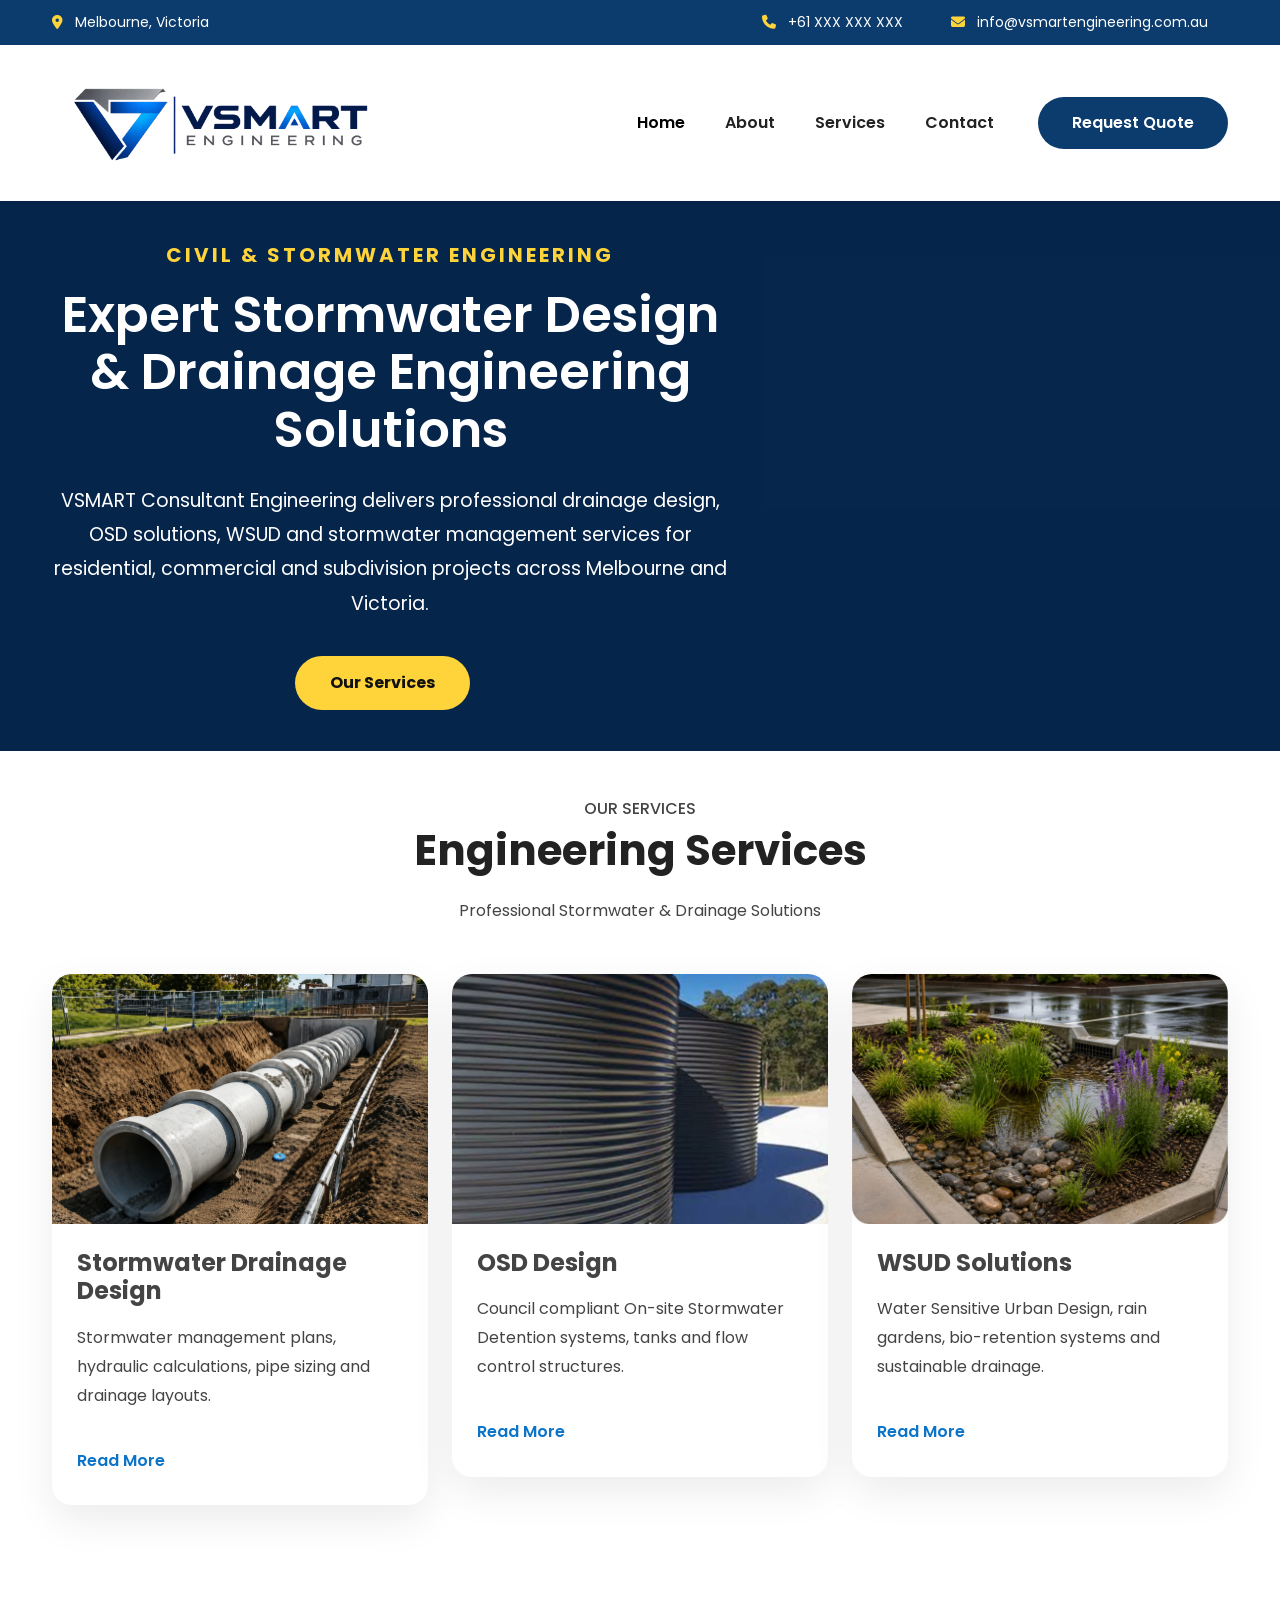
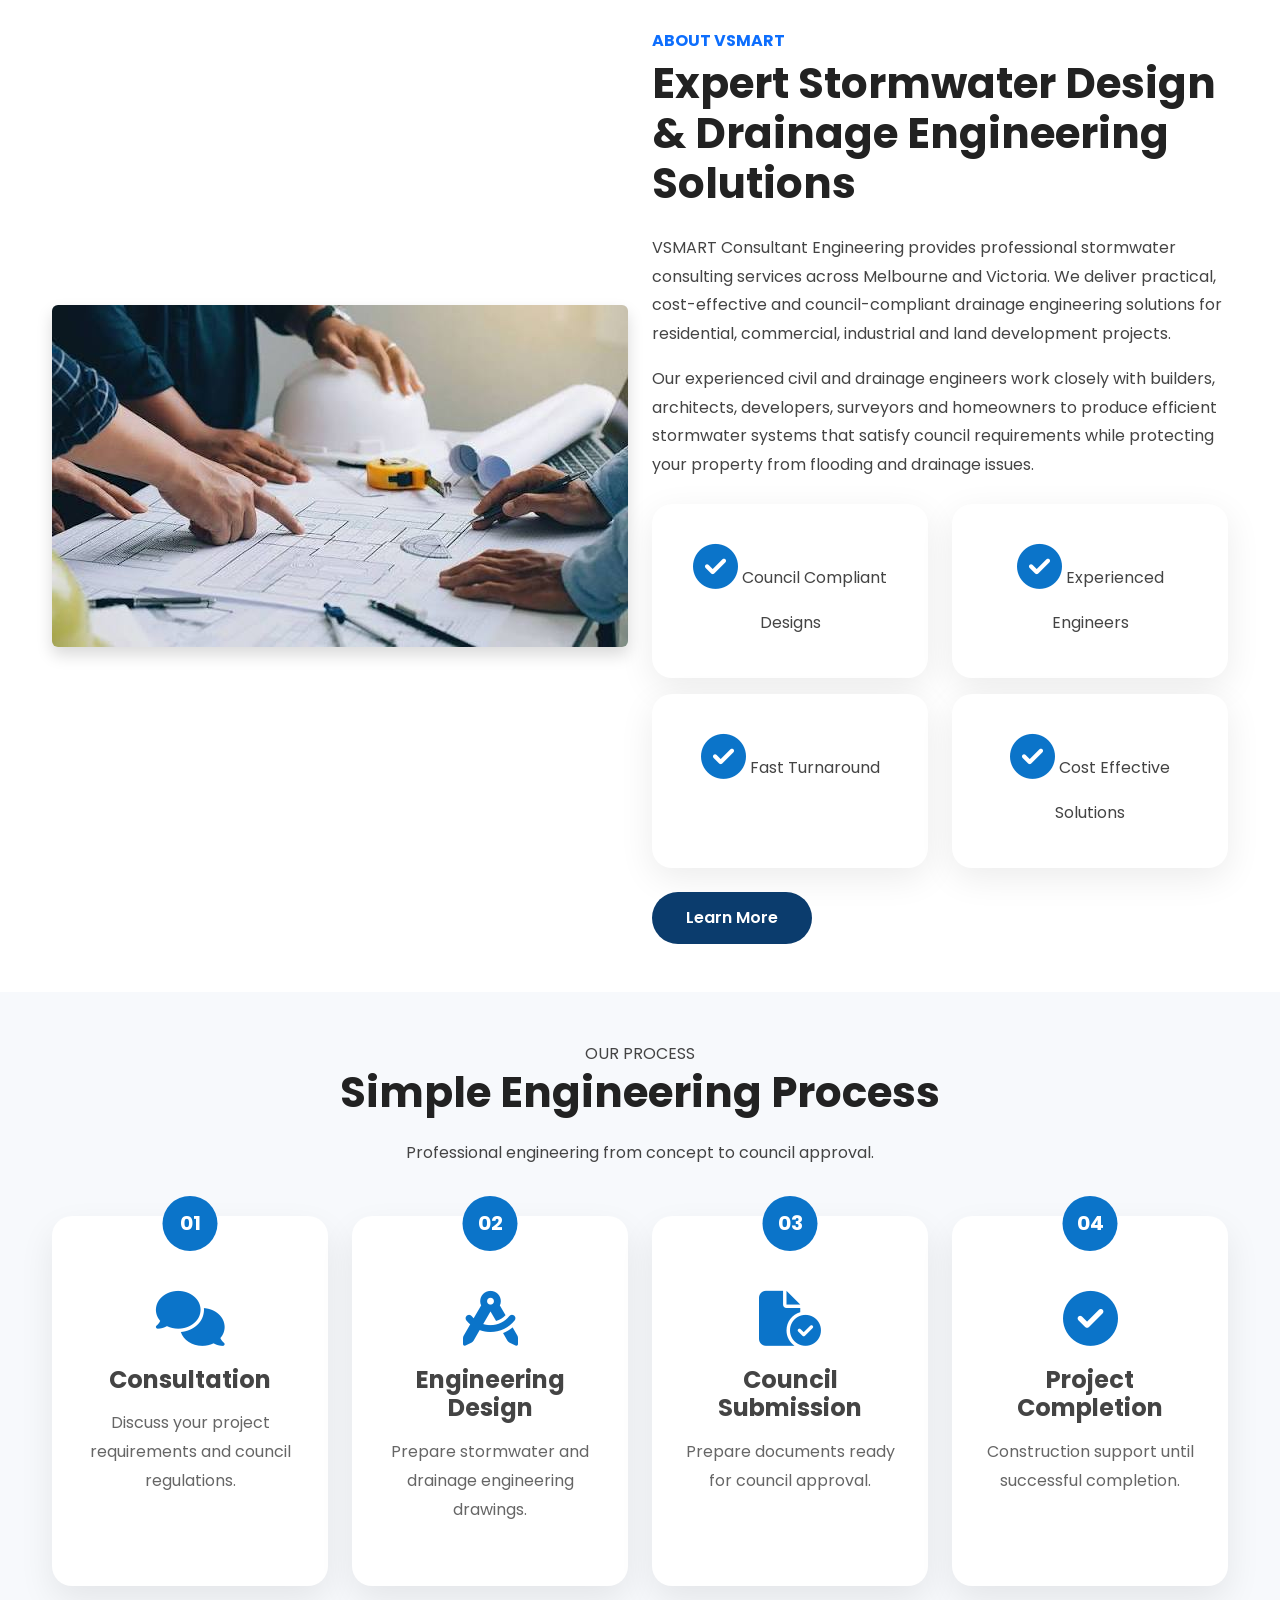
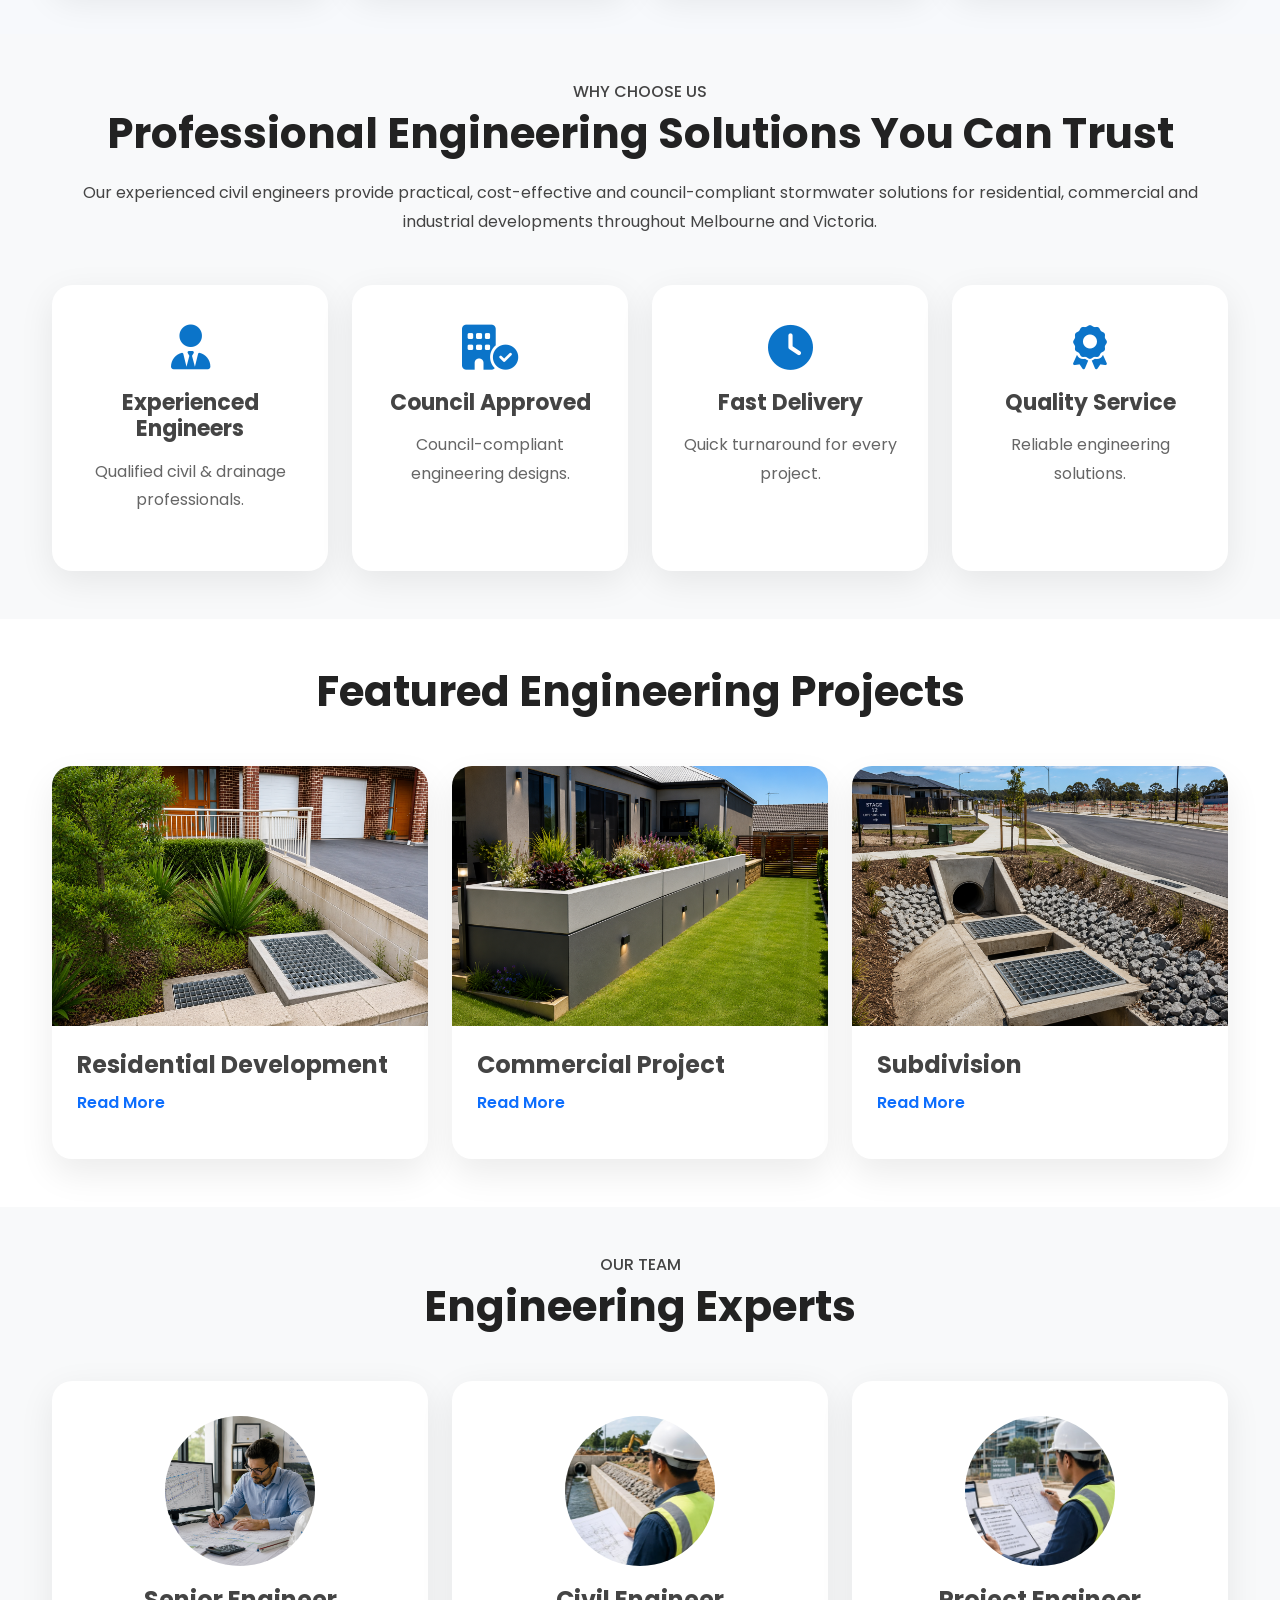
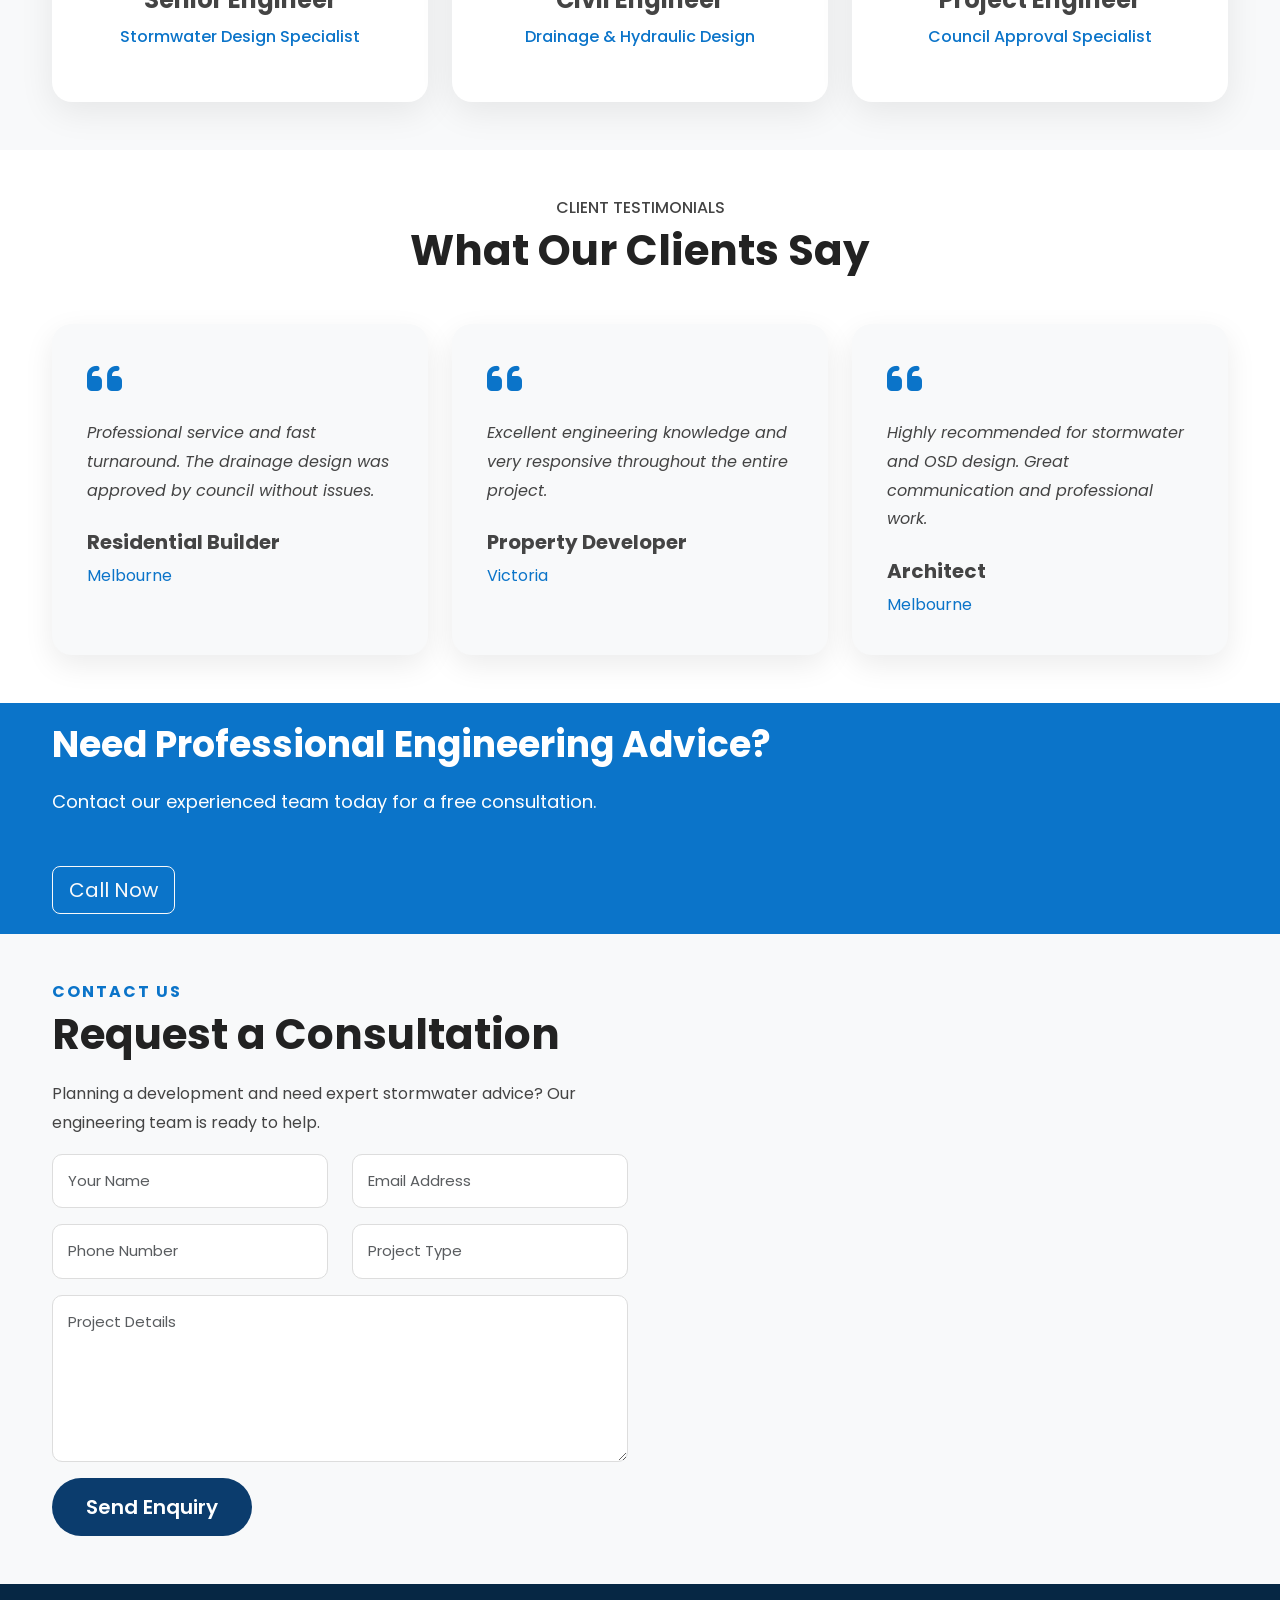
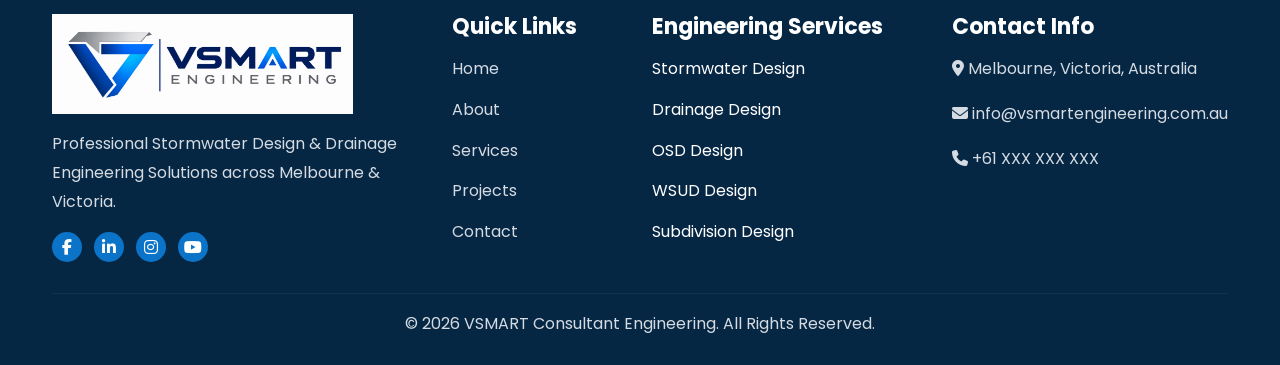
==== index.html @ e8bf28af "Add files via upload" ====
<!DOCTYPE html>
<html lang="en">

<head>



<meta charset="UTF-8">

<meta name="viewport" content="width=device-width, initial-scale=1.0">


<title>
VSMART Consultant Engineering | Stormwater Design & Drainage Engineering Melbourne
</title>


<meta name="description" content="
VSMART Consultant Engineering provides professional stormwater design,
drainage engineering, OSD design, WSUD solutions and civil engineering
services across Melbourne and Victoria.
">


<meta name="keywords" content="
stormwater design Melbourne,
drainage engineer Victoria,
OSD design,
WSUD design,
civil engineering consultant,
subdivision drainage design
">
<link rel="icon" 
href="images/logo1.png">

<meta name="author" content="VSMART Consultant Engineering">


<!-- Bootstrap -->

<link href="https://cdn.jsdelivr.net/npm/bootstrap@5.3.3/dist/css/bootstrap.min.css" rel="stylesheet">


<!-- Font Awesome -->

<link rel="stylesheet" href="https://cdnjs.cloudflare.com/ajax/libs/font-awesome/6.5.1/css/all.min.css">


<!-- Main CSS -->

<link rel="stylesheet" href="css/style.css">


</head>

<body>

<!-- ================= TOP BAR ================= -->

<div class="top-bar">

<div class="container">

<div class="row">

<div class="col-lg-6">

<span>

<i class="fa-solid fa-location-dot"></i>

Melbourne, Victoria

</span>

</div>

<div class="col-lg-6 text-end">

<span>

<i class="fa-solid fa-phone"></i>

+61 XXX XXX XXX

</span>

<span class="ms-4">

<i class="fa-solid fa-envelope"></i>

info@vsmartengineering.com.au

</span>

</div>

</div>

</div>

</div>

<!-- ================= NAVIGATION ================= -->

<nav class="navbar navbar-expand-lg navbar-light bg-white shadow-sm sticky-top">

<div class="container">

<a class="navbar-brand" href="#">

<img src="images/logo_VS.jpeg"
alt="VSMART Consultant Engineering Logo" height="200">

</a>

<button class="navbar-toggler"
type="button"
data-bs-toggle="collapse"
data-bs-target="#navbar">

<span class="navbar-toggler-icon"></span>

</button>

<div class="collapse navbar-collapse"
id="navbar">

<ul class="navbar-nav ms-auto">

<li class="nav-item">

<a class="nav-link active"
href="#">

Home

</a>

</li>

<li class="nav-item">

<a class="nav-link"
href="about.html">

About

</a>

</li>

<li class="nav-item dropdown">

<a class="nav-link "
href="services.html">


Services

</a>





</li>

<li class="nav-item">

<a class="nav-link"
href="contact.html">

Contact

</a>

</li>

</ul>

<a href="#contact"
class="btn btn-primary ms-lg-4">

Request Quote

</a>

</div>

</div>

</nav>

<!-- ================= HERO ================= -->

<section class="hero">

<div class="hero-overlay"></div>

<div class="container">

<div class="row align-items-center">

<div class="col-lg-7">



<h5>
CIVIL & STORMWATER ENGINEERING
</h5>


<h1>
Expert Stormwater Design &
Drainage Engineering Solutions
</h1>


<p>

VSMART Consultant Engineering delivers
professional drainage design, OSD solutions,
WSUD and stormwater management services
for residential, commercial and subdivision
projects across Melbourne and Victoria.

</p>


<div class="hero-btn">




<a href="services.html"
class="btn btn-warning">

Our Services

</a>

</div>






</div>

</div>

</section>

<!-- ================= SERVICES START ================= -->

<section id="services" class="services py-5">

<div class="container">

<div class="text-center mb-5">

<h6>

OUR SERVICES

</h6>

<h2>

Engineering Services

</h2>

<p>

Professional Stormwater & Drainage Solutions

</p>

</div>

<div class="row">

<div class="col-lg-4">

<div class="service-box">

<img src="images/service1.jpeg" class="img-fluid">

<h4>

Stormwater Drainage Design

</h4>

<p>

Stormwater management plans, hydraulic calculations,
pipe sizing and drainage layouts.

</p>

 <a href="stormwater-drainage-design.html" >


Read More

</a>

</div>

</div>

<div class="col-lg-4">

<div class="service-box">

<img src="images/service22.jpg" class="img-fluid">

<h4>

OSD Design

</h4>

<p>

Council compliant On-site Stormwater Detention systems,
tanks and flow control structures.

</p>

<a href="osd-design.html">

Read More

</a>

</div>

</div>

<div class="col-lg-4">

<div class="service-box">

<img src="images/service33.jpeg" class="img-fluid">

<h4>

WSUD Solutions

</h4>

<p>

Water Sensitive Urban Design,
rain gardens,
bio-retention systems and sustainable drainage.

</p>

<a href="wsud-design.html">

Read More

</a>

</div>

</div>

</div>

</div>

</section>



<!-- ================= ABOUT ================= -->



<section class="about-section py-5">

<div class="container">

<div class="row align-items-center">

<div class="col-lg-6 mb-4">

<img src="images/about.jpg"
class="img-fluid rounded shadow"
alt="VSMART Consultant Engineering">

</div>

<div class="col-lg-6">

<h6 class="text-primary fw-bold">
ABOUT VSMART
</h6>

<h2 class="fw-bold mb-4">
Expert Stormwater Design &
Drainage Engineering Solutions
</h2>

<p>
VSMART Consultant Engineering provides professional
stormwater consulting services across Melbourne
and Victoria. We deliver practical, cost-effective
and council-compliant drainage engineering
solutions for residential, commercial, industrial
and land development projects.
</p>

<p>
Our experienced civil and drainage engineers work
closely with builders, architects, developers,
surveyors and homeowners to produce efficient
stormwater systems that satisfy council
requirements while protecting your property from
flooding and drainage issues.
</p>

<div class="row mt-4">

<div class="col-6">

<div class="feature-box">

<i class="fa-solid fa-circle-check"></i>

<span>Council Compliant Designs</span>

</div>

</div>

<div class="col-6">

<div class="feature-box">

<i class="fa-solid fa-circle-check"></i>

<span>Experienced Engineers</span>

</div>

</div>

<div class="col-6 mt-3">

<div class="feature-box">

<i class="fa-solid fa-circle-check"></i>

<span>Fast Turnaround</span>

</div>

</div>

<div class="col-6 mt-3">

<div class="feature-box">

<i class="fa-solid fa-circle-check"></i>

<span>Cost Effective Solutions</span>

</div>

</div>

</div>

<a href="about.html" class="btn btn-primary mt-4">

Learn More

</a>

</div>

</div>

</div>

</section>

<!-- ================= WORK PROCESS ================= -->

<section class="process-section py-5">

<div class="container">

<div class="text-center mb-5">

<span class="section-subtitle">OUR PROCESS</span>

<h2>Simple Engineering Process</h2>

<p>Professional engineering from concept to council approval.</p>

</div>

<div class="row g-4">

<div class="col-lg-3 col-md-6">

<div class="process-box">

<div class="process-number">01</div>

<i class="fa-solid fa-comments"></i>

<h4>Consultation</h4>

<p>
Discuss your project requirements and council regulations.
</p>

</div>

</div>

<div class="col-lg-3 col-md-6">

<div class="process-box">

<div class="process-number">02</div>

<i class="fa-solid fa-compass-drafting"></i>

<h4>Engineering Design</h4>

<p>
Prepare stormwater and drainage engineering drawings.
</p>

</div>

</div>

<div class="col-lg-3 col-md-6">

<div class="process-box">

<div class="process-number">03</div>

<i class="fa-solid fa-file-circle-check"></i>

<h4>Council Submission</h4>

<p>
Prepare documents ready for council approval.
</p>

</div>

</div>

<div class="col-lg-3 col-md-6">

<div class="process-box">

<div class="process-number">04</div>

<i class="fa-solid fa-circle-check"></i>

<h4>Project Completion</h4>

<p>
Construction support until successful completion.
</p>

</div>

</div>

</div>

</div>

</section>

<!-- ================= WHY CHOOSE US ================= -->

<section class="why-us py-5 bg-light">

<div class="container">

<div class="text-center mb-5">

<h6>

WHY CHOOSE US

</h6>

<h2>

Professional Engineering
Solutions You Can Trust

</h2>

<p>

Our experienced civil engineers provide practical,
cost-effective and council-compliant stormwater
solutions for residential, commercial and industrial
developments throughout Melbourne and Victoria.

</p>


</div>

<div class="row">

<div class="col-lg-3">

<div class="feature-box">

<i class="fa-solid fa-user-tie"></i>

<h4>

Experienced Engineers

</h4>

<p>

Qualified civil &
drainage professionals.

</p>

</div>

</div>

<div class="col-lg-3">

<div class="feature-box">

<i class="fa-solid fa-building-circle-check"></i>

<h4>

Council Approved

</h4>

<p>

Council-compliant
engineering designs.

</p>

</div>

</div>

<div class="col-lg-3">

<div class="feature-box">

<i class="fa-solid fa-clock"></i>

<h4>

Fast Delivery

</h4>

<p>

Quick turnaround
for every project.

</p>

</div>

</div>

<div class="col-lg-3">

<div class="feature-box">

<i class="fa-solid fa-award"></i>

<h4>

Quality Service

</h4>

<p>

Reliable engineering
solutions.

</p>

</div>

</div>

</div>

</div>

</section>



<!-- ================= PROJECTS ================= -->

<section id="projects" class="projects py-5">

<div class="container">

<div class="text-center mb-5">



<h2>

Featured Engineering Projects

</h2>

</div>

<div class="row">

<div class="col-lg-4">

<div class="project-card">

<img src="images/project1.png"
class="img-fluid">

<div class="project-content">

<h4>

Residential Development

</h4>

<p>

<a href="residential-development.html">

Read More

</a>


</p>

</div>

</div>

</div>

<div class="col-lg-4">

<div class="project-card">

<img src="images/project2.png"
class="img-fluid">

<div class="project-content">

<h4>

Commercial Project

</h4>

<p>
<a href="commercial-development.html">

Read More

</a>


</p>

</div>

</div>

</div>

<div class="col-lg-4">

<div class="project-card">

<img src="images/project3.png"
class="img-fluid">

<div class="project-content">

<h4>

Subdivision

</h4>

<p>

<a href="subdivision-drainage.html">

Read More

</a>

</p>

</div>

</div>

</div>

</div>

</div>

</section>


<!-- ================= TEAM ================= -->

<section class="team py-5 bg-light">

<div class="container">

<div class="text-center mb-5">

<h6>

OUR TEAM

</h6>

<h2>

Engineering Experts

</h2>

</div>

<div class="row">

<div class="col-lg-4">

<div class="team-card">

<img src="images/team1.png"
class="img-fluid rounded-circle">

<h4>

Senior Engineer

</h4>

<p>

Stormwater Design Specialist

</p>

</div>

</div>

<div class="col-lg-4">

<div class="team-card">

<img src="images/team2.png"
class="img-fluid rounded-circle">

<h4>

Civil Engineer

</h4>

<p>

Drainage & Hydraulic Design

</p>

</div>

</div>

<div class="col-lg-4">

<div class="team-card">

<img src="images/team33.png"
class="img-fluid rounded-circle">

<h4>

Project Engineer

</h4>

<p>

Council Approval Specialist

</p>

</div>

</div>

</div>

</div>

</section>


<!-- ================= TESTIMONIAL ================= -->

<section class="testimonial py-5">

<div class="container">

<div class="text-center mb-5">

<h6>CLIENT TESTIMONIALS</h6>

<h2>What Our Clients Say</h2>

</div>

<div class="row">

<div class="col-lg-4">

<div class="testimonial-box">

<i class="fa-solid fa-quote-left"></i>

<p>
Professional service and fast turnaround. The drainage
design was approved by council without issues.
</p>

<h5>Residential Builder</h5>

<span>Melbourne</span>

</div>

</div>

<div class="col-lg-4">

<div class="testimonial-box">

<i class="fa-solid fa-quote-left"></i>

<p>
Excellent engineering knowledge and very responsive
throughout the entire project.
</p>

<h5>Property Developer</h5>

<span>Victoria</span>

</div>

</div>

<div class="col-lg-4">

<div class="testimonial-box">

<i class="fa-solid fa-quote-left"></i>

<p>
Highly recommended for stormwater and OSD design.
Great communication and professional work.
</p>

<h5>Architect</h5>

<span>Melbourne</span>

</div>

</div>

</div>

</div>

</section>


<!-- ================= NEWSLETTER ================= -->

<section class="newsletter">

<div class="container">

<div class="row align-items-center">



<h2>Need Professional Engineering Advice?</h2>

<p>
Contact our experienced team today for a free consultation.
</p>

<div class="mt-5">


<a href="tel:+61000000000"

class="btn btn-outline-light btn-lg">

Call Now

</a>

</div>

</div>

</div>

</div>

</section>

<!-- ================= CONTACT ================= -->




<section id="contact" class="contact py-5 bg-light">

<div class="container">

<div class="row">

<div class="col-lg-6">

<h6>CONTACT US</h6>

<h2>Request a Consultation</h2>

<p>
Planning a development and need expert stormwater advice?
Our engineering team is ready to help.
</p>

<form>

<div class="row">

<div class="col-md-6 mb-3">
<input type="text" class="form-control" placeholder="Your Name">
</div>

<div class="col-md-6 mb-3">
<input type="email" class="form-control" placeholder="Email Address">
</div>

<div class="col-md-6 mb-3">
<input type="text" class="form-control" placeholder="Phone Number">
</div>

<div class="col-md-6 mb-3">
<input type="text" class="form-control" placeholder="Project Type">
</div>

<div class="col-12 mb-3">
<textarea class="form-control" rows="6"
placeholder="Project Details"></textarea>
</div>

<div class="col-12">
<button class="btn btn-primary btn-lg">
Send Enquiry
</button>
</div>

</div>

</form>

</div>

<div class="col-lg-6">

<iframe
src="https://www.google.com/maps/embed?pb="
width="100%"
height="500"
style="border:0;"
loading="lazy">
</iframe>

</div>

</div>

</div>

</section>

<!-- ================= FOOTER ================= -->

<footer class="footer">

<div class="container">

<div class="row">

<div class="col-lg-4">

<img src="images/logo_VS1.png"

class="mb-3">

<p>

Professional Stormwater Design &
Drainage Engineering Solutions
across Melbourne & Victoria.

</p>

<div class="social">

<a href="#"><i class="fab fa-facebook-f"></i></a>

<a href="#"><i class="fab fa-linkedin-in"></i></a>

<a href="#"><i class="fab fa-instagram"></i></a>

<a href="#"><i class="fab fa-youtube"></i></a>

</div>

</div>

<div class="col-lg-2">

<h5>Quick Links</h5>

<ul>

<li><a href="#">Home</a></li>

<li><a href="#">About</a></li>

<li><a href="#">Services</a></li>

<li><a href="#">Projects</a></li>

<li><a href="#">Contact</a></li>

</ul>

</div>

<div class="col-lg-3">

<h5>Engineering Services</h5>

<ul>

<li>Stormwater Design</li>

<li>Drainage Design</li>

<li>OSD Design</li>

<li>WSUD Design</li>

<li>Subdivision Design</li>

</ul>

</div>

<div class="col-lg-3">

<h5>Contact Info</h5>

<p>
<i class="fa-solid fa-location-dot"></i>
Melbourne, Victoria, Australia
</p>


<p>
<i class="fa-solid fa-envelope"></i>
info@vsmartengineering.com.au
</p>


<p>
<i class="fa-solid fa-phone"></i>
+61 XXX XXX XXX
</p></div>

</div>

<hr>

<div class="text-center copyright">

<p>

© 2026 VSMART Consultant Engineering.
All Rights Reserved.

</p>

</div>

</div>

</footer>

<script src="https://cdn.jsdelivr.net/npm/bootstrap@5.3.3/dist/js/bootstrap.bundle.min.js"></script>

<script src="js/script.js"></script>

</body>

</html>
---- css/style.css ----
/*======================================
VSMART Consultant Engineering
=======================================*/

@import url('https://fonts.googleapis.com/css2?family=Poppins:wght@300;400;500;600;700;800&display=swap');

*{
margin:0;
padding:0;
box-sizing:border-box;
}

html{
scroll-behavior:smooth;
}

body{
font-family:'Poppins',sans-serif;
font-size:16px;
color:#444;
line-height:1.8;
overflow-x:hidden;
background:#fff;
}

img{
max-width:100%;
display:block;
}

a{
text-decoration:none;
transition:.3s;
}

ul{
list-style:none;
padding:0;
margin:0;
}

.container{
max-width:1200px;
}

/*==========================
Top Bar
===========================*/

.top-bar{
background:#0B3C6D;
color:#fff;
padding:10px 0;
font-size:14px;
}

.top-bar i{
color:#FFD43B;
margin-right:8px;
}

.top-bar span{
margin-right:20px;
}

/*==========================
Navbar
===========================*/

.navbar{
padding:18px 0;
background:#fff;
z-index:999;
}

.navbar-brand img{
height:110px;
}

.nav-link{
font-weight:600;
margin:0 12px;
color:#222;
}

.nav-link:hover{
color:#0B74C9;
}

.dropdown-menu{
border-radius:12px;
border:none;
box-shadow:0 15px 30px rgba(0,0,0,.12);
}

.dropdown-item{
padding:12px 20px;
}

.dropdown-item:hover{
background:#0B74C9;
color:#fff;
}

.btn-primary{
background:#0B3C6D;
border:none;
padding:14px 34px;
border-radius:50px;
font-weight:600;
}

.btn-primary:hover{
background:#084f8b;
}

/*==========================
Hero
===========================*/

.hero{
position:relative;
background:url("../images/logo.jpeg") center center/cover;
 background:#0B2D66;
height:550px;
display:flex;
align-items:center;
color:#fff;
}

.hero-overlay{
position:absolute;
left:0;
top:0;
width:100%;
height:100%;
background:rgba(5,35,66,.75);
}

.hero .container{
position:relative;
z-index:2;
 text-align:center;
}

.hero h5{
color:#FFD43B;
letter-spacing:3px;
font-weight:700;
margin-bottom:20px;
}

.hero h1{
font-size:50px;
font-weight:540;
line-height:1.15;
margin-bottom:25px;
text-align:center;
}

.hero p{
font-size:19px;
margin-bottom:35px;
max-width:700px;
}

.hero-btn a{
margin-right:15px;
}

.hero-features{
display:grid;
grid-template-columns:repeat(2,1fr);
gap:15px;
margin-top:40px;
}

.hero-features div{
background:rgba(255,255,255,.12);
padding:18px;
border-radius:12px;
font-weight:600;
backdrop-filter:blur(5px);
}

.hero-features i{
color:#FFD43B;
margin-right:10px;
}

/*==========================
Section Title
===========================*/

.section-title{
color:#0B74C9;
font-size:16px;
font-weight:700;
letter-spacing:2px;
text-transform:uppercase;
margin-bottom:10px;
}

section h2{
font-size:42px;
font-weight:700;
color:#222;
margin-bottom:20px;
}

/*==========================
Services
===========================*/

.services{
padding:100px 0;
}

.service-box{
background:#fff;
border-radius:20px;
overflow:hidden;
box-shadow:0 15px 40px rgba(0,0,0,.08);
transition:.4s;
margin-bottom:30px;
}

.service-box img{
height:250px;
width:100%;
object-fit:cover;
}

.service-box h4{
padding:25px 25px 10px;
font-size:24px;
font-weight:700;
}

.service-box p{
padding:0 25px;
}

.service-box a{
display:inline-block;
padding:20px 25px 30px;
font-weight:600;
color:#0B74C9;
}

.service-box:hover{
transform:translateY(-10px);
box-shadow:0 25px 60px rgba(0,0,0,.15);
}


/*==========================
ABOUT SECTION
===========================*/

.about{
    padding:100px 0;
}

.about-image{
    position:relative;
}

.about-image img{
    border-radius:20px;
}

.experience-box{
    position:absolute;
    bottom:30px;
    right:30px;
    background:#0B3C6D;
color:#fff;

    padding:25px 35px;
    border-radius:15px;
    text-align:center;
    box-shadow:0 15px 30px rgba(0,0,0,.2);
}

.experience-box h2{
    color:#fff;
    font-size:45px;
    margin:0;
    font-weight:800;
}

.experience-box p{
    margin:0;
    font-size:15px;
}


.about ul li{
    margin-bottom:15px;
    font-weight:500;
}

.about ul li i{
    margin-right:10px;
    font-size:18px;
}


/*==========================
WHY CHOOSE US
===========================*/

.why-us{
    padding:90px 0;
}

.feature-box{
    background:#fff;
    padding:40px 25px;
    text-align:center;
    border-radius:20px;
    height:100%;
    transition:.4s;
    box-shadow:0 10px 35px rgba(0,0,0,.08);
}

.feature-box i{
    font-size:45px;
    color:#0B74C9;
    margin-bottom:20px;
}

.feature-box h4{
    font-size:22px;
    font-weight:700;
    margin-bottom:15px;
}

.feature-box p{
    color:#666;
}


.feature-box:hover{
    transform:translateY(-12px);
    background:#0B74C9;
    color:#fff;
}

.feature-box:hover i{
    color:#FFD43B;
}

.feature-box:hover p{
    color:#fff;
}


/*==========================
COUNTER SECTION
===========================*/

.counter{
    background:
    linear-gradient(rgba(11,116,201,.9),
    rgba(11,116,201,.9)),
    url("../images/logo.jpeg") center center/cover;



    background-size:cover;
    background-position:center;
    padding:80px 0;
    color:#fff;
}


.counter h2{
    color:#fff;
    font-size:55px;
    font-weight:800;
    margin-bottom:5px;
}


.counter p{
    font-size:18px;
    margin:0;
}



/*==========================
PROJECT SECTION
===========================*/

.projects{
    padding:100px 0;
}


.project-card{
    overflow:hidden;
    border-radius:20px;
    background:#fff;
    box-shadow:0 15px 35px rgba(0,0,0,.1);
    transition:.4s;
}


.project-card img{
    height:280px;
    width:100%;
    object-fit:cover;
}


.project-content{
    padding:25px;
}


.project-content h4{
    font-size:24px;
    font-weight:700;
    margin-bottom:10px;
}


.project-content p{
    color:#0B74C9;
    font-weight:600;
}


.project-card:hover{
    transform:translateY(-10px);
}



/*==========================
TEAM SECTION
===========================*/

.team{
    padding:100px 0;
}


.team-card{
    background:#fff;
    padding:35px 25px;
    text-align:center;
    border-radius:20px;
    box-shadow:0 10px 35px rgba(0,0,0,.08);
}


.team-card img{
    width:150px;
    height:150px;
    object-fit:cover;
    margin:auto;
    margin-bottom:20px;
}


.team-card h4{
    font-size:24px;
    font-weight:700;
}


.team-card p{
    color:#0B74C9;
    font-weight:500;
}


.team-card:hover{
    transform:translateY(-10px);
    transition:.4s;
}

/*==========================
TESTIMONIAL SECTION
===========================*/

.testimonial{
    padding:100px 0;
    background:#fff;
}


.testimonial-box{
    background:#f8f9fa;
    padding:35px;
    border-radius:20px;
    height:100%;
    box-shadow:0 10px 30px rgba(0,0,0,.08);
    transition:.4s;
}


.testimonial-box i{
    font-size:40px;
    color:#0B74C9;
    margin-bottom:20px;
}


.testimonial-box p{
    font-size:16px;
    font-style:italic;
}


.testimonial-box h5{
    margin-top:25px;
    font-weight:700;
}


.testimonial-box span{
    color:#0B74C9;
}


.testimonial-box:hover{
    transform:translateY(-10px);
}



/*==========================
CONTACT SECTION
===========================*/

.contact{
    padding:100px 0;
}


.contact h6{
    color:#0B74C9;
    font-weight:700;
    letter-spacing:2px;
}


.contact form input,
.contact form textarea{

    border-radius:10px;
    border:1px solid #ddd;
    padding:15px;
    font-size:15px;
}


.contact form input:focus,
.contact form textarea:focus{

    border-color:#0B74C9;
    box-shadow:none;
}


.contact iframe{

    border-radius:20px;
}



/*==========================
NEWSLETTER CTA
===========================*/

.newsletter{

    background:#0B74C9;
    color:#fff;
    padding:20px 0;
}


.newsletter h2{

    color:#fff;
    font-size:36px;
    font-weight:700;
}


.newsletter p{

    margin:0;
    font-size:18px;
}


.btn-warning{

    background:#FFD43B;
    border:none;
    padding:15px 35px;
    border-radius:50px;
    font-weight:700;
    color:#222;
}


.btn-warning:hover{

    background:#fff;
}



/*==========================
FOOTER
===========================*/

.footer{

    background:#062744;
    color:#fff;
    padding:30px 0 10px;
}


.footer img{

max-width:80%;

}


.footer p{

    color:#d5dbe2;
}


.footer h5{

    color:#fff;
    font-size:22px;
    margin-bottom:15px;
    font-weight:700;
}


.footer ul li{

    margin-bottom:12px;

}


.footer ul li a{

    color:#d5dbe2;

}


.footer ul li a:hover{

    color:#FFD43B;

}


.footer .social a{

    display:inline-flex;
    width:30px;
    height:30px;
    align-items:center;
    justify-content:center;
    background:#0B74C9;
    color:#fff;
    border-radius:50%;
    margin-right:8px;
}


.footer .social a:hover{

    background:#FFD43B;
    color:#222;

}


.footer hr{

    border-color:rgba(255,255,255,.2);
    margin-top:30px;

}


.copyright{

    color:#ccc;

}



/*==========================
SCROLL ANIMATION
===========================*/

.service-box,
.feature-box,
.project-card,
.team-card,
.testimonial-box{

    animation:fadeUp .8s ease;

}


@keyframes fadeUp{

    from{

        opacity:0;
        transform:translateY(40px);

    }

    to{

        opacity:1;
        transform:translateY(0);

    }

}



/*==========================
RESPONSIVE DESIGN
===========================*/


@media(max-width:992px){


.navbar-nav{

    text-align:center;

}


.hero{

    height:auto;
    padding:150px 0;

}


.hero h1{

    font-size:45px;

}


section h2{

    font-size:34px;

}


.about-image{

    margin-bottom:40px;

}


.feature-box{

    margin-bottom:30px;

}


.project-card{

    margin-bottom:30px;

}


.team-card{

    margin-bottom:30px;

}


.counter h2{

    font-size:40px;

}


}



@media(max-width:768px){


.hero h1{

    font-size:35px;

}


.hero p{

    font-size:16px;

}


.hero-features{

    grid-template-columns:1fr;

}


.experience-box{

    position:relative;
    right:auto;
    bottom:auto;
    margin-top:20px;

}


.newsletter{

    text-align:center;

}


.newsletter .btn-warning{

    margin-top:25px;

}


.footer{

    text-align:center;

}


.footer .social{

    margin-top:20px;

}


}



@media(max-width:480px){


.hero h1{

    font-size:30px;

}


.btn-primary,
.btn-warning{

    padding:12px 25px;

}


.counter .col-lg-3{

    margin-bottom:30px;

}


}

/* Sticky Navbar */

.sticky-nav{

    position:fixed;
    top:0;
    width:100%;
    background:#fff;
    box-shadow:0 5px 20px rgba(0,0,0,.1);
    animation:slideDown .4s ease;

}


@keyframes slideDown{

from{

transform:translateY(-100%);

}

to{

transform:translateY(0);

}

}


/*============================
PROCESS
=============================*/

.process-section{

padding:110px 0;

background:#F7F9FC;

}

.process-box{

background:#fff;

padding:45px 30px;

border-radius:20px;

text-align:center;

box-shadow:0 15px 35px rgba(0,0,0,.08);

position:relative;

transition:.4s;

height:100%;

}

.process-box:hover{

transform:translateY(-10px);

}

.process-number{

position:absolute;

top:-20px;

left:50%;

transform:translateX(-50%);

width:55px;

height:55px;

background:#0B74C9;

color:#fff;

border-radius:50%;

font-weight:bold;

display:flex;

align-items:center;

justify-content:center;

font-size:20px;

}

.process-box i{

font-size:55px;

color:#0B74C9;

margin:30px 0 20px;

}

.process-box h4{

font-weight:700;

margin-bottom:15px;

}

.process-box p{

color:#666;

}

/*====================================
CALL TO ACTION
====================================*/

.cta-section{

position:relative;

padding:140px 0;

background:url("../images/cta-bg.jpg") center center/cover;

background-attachment:fixed;

}

.cta-overlay{

position:absolute;

top:0;

left:0;

width:100%;

height:100%;

background:rgba(5,35,66,.78);

}

.cta-section .container{

position:relative;

z-index:2;

}

.cta-section h2{

color:#fff;

font-size:54px;

font-weight:800;

margin:20px 0;

}

.cta-section p{

color:#ddd;

font-size:20px;

max-width:850px;

margin:auto;

}

.cta-section .btn{

padding:16px 40px;

border-radius:50px;

font-weight:600;

}

.btn-warning{

background:#FFD43B;

border:none;

color:#111;

}

.btn-warning:hover{

background:#ffcc00;

}
.project-card{
    background:#fff;
    border-radius:20px;
    overflow:hidden;
    box-shadow:0 15px 35px rgba(0,0,0,.08);
    transition:.35s;
    height:100%;
}

.project-card:hover{
    transform:translateY(-10px);
    box-shadow:0 20px 45px rgba(0,0,0,.15);
}

.project-card img{
    width:100%;
    height:260px;
    object-fit:cover;
}

.project-info{
    padding:25px;
}

.project-info h4{
    font-weight:700;
    margin:15px 0;
}

.project-info p{
    color:#666;
}
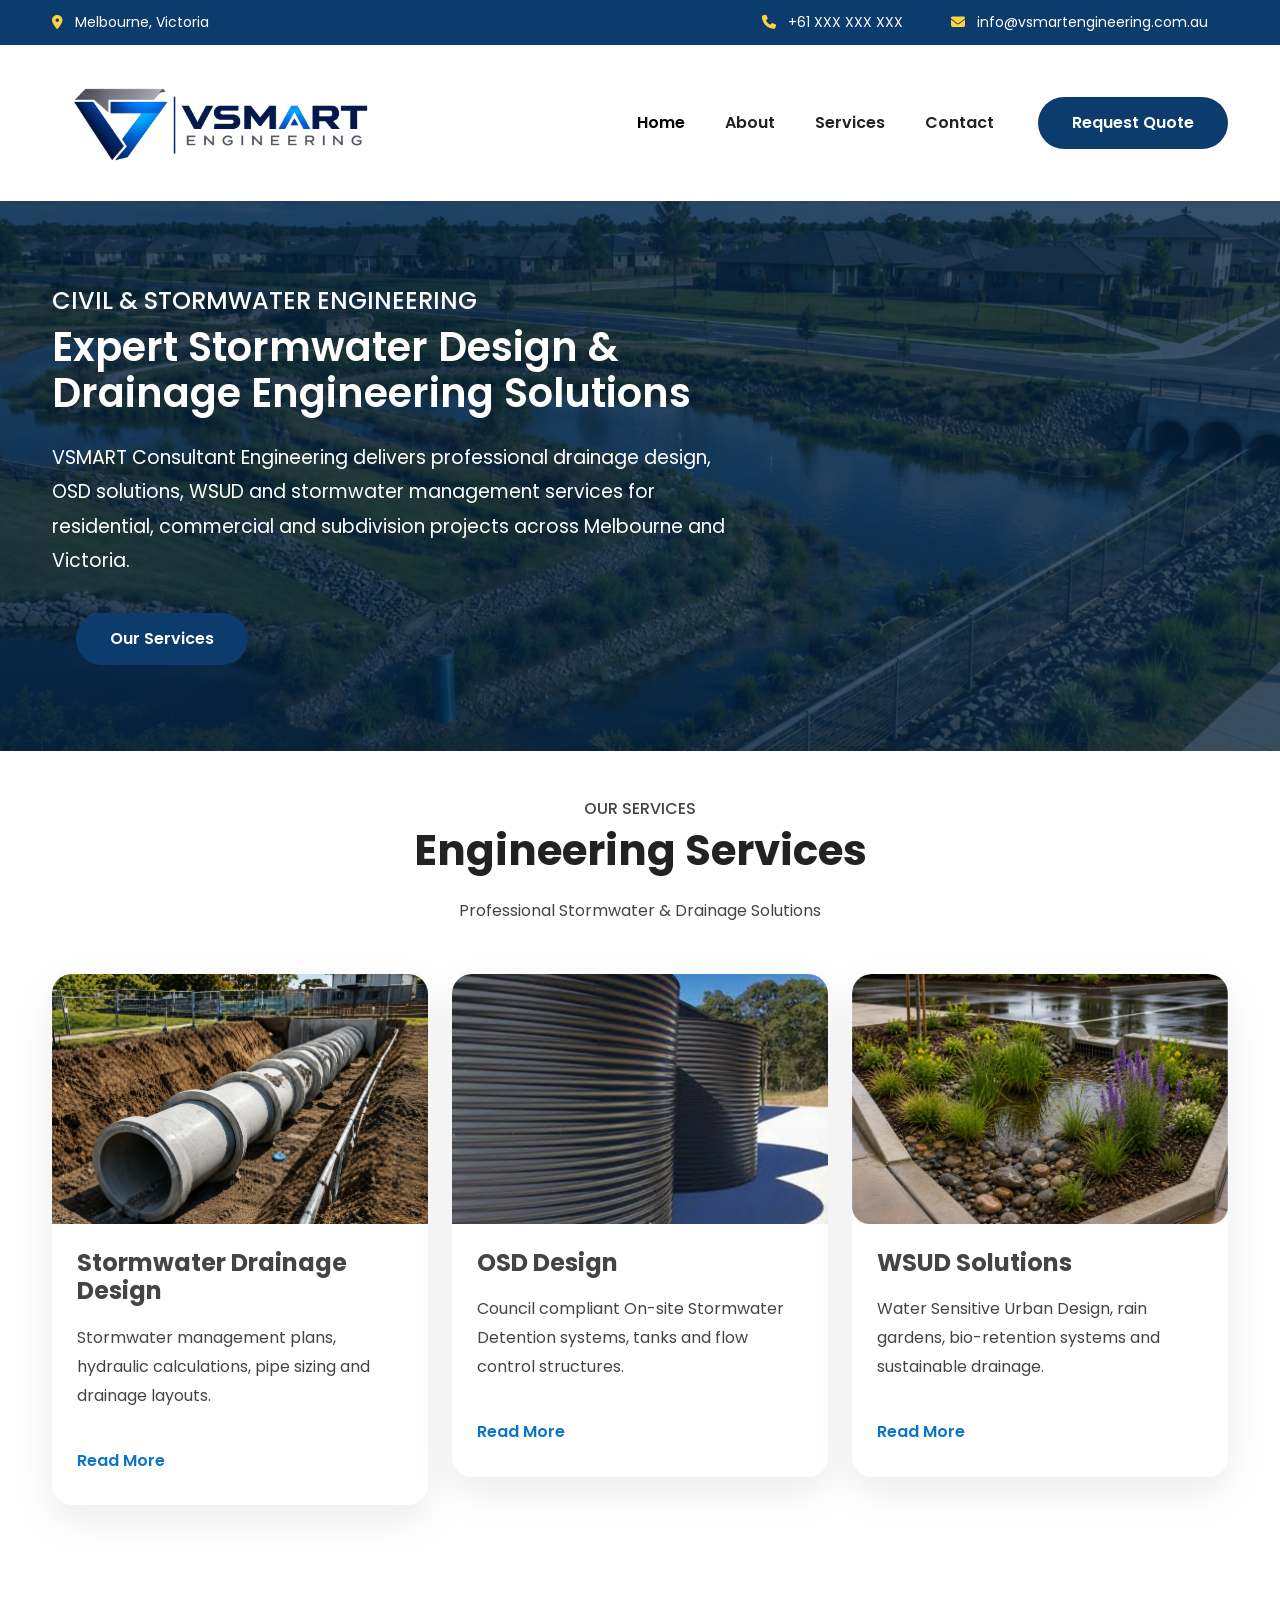
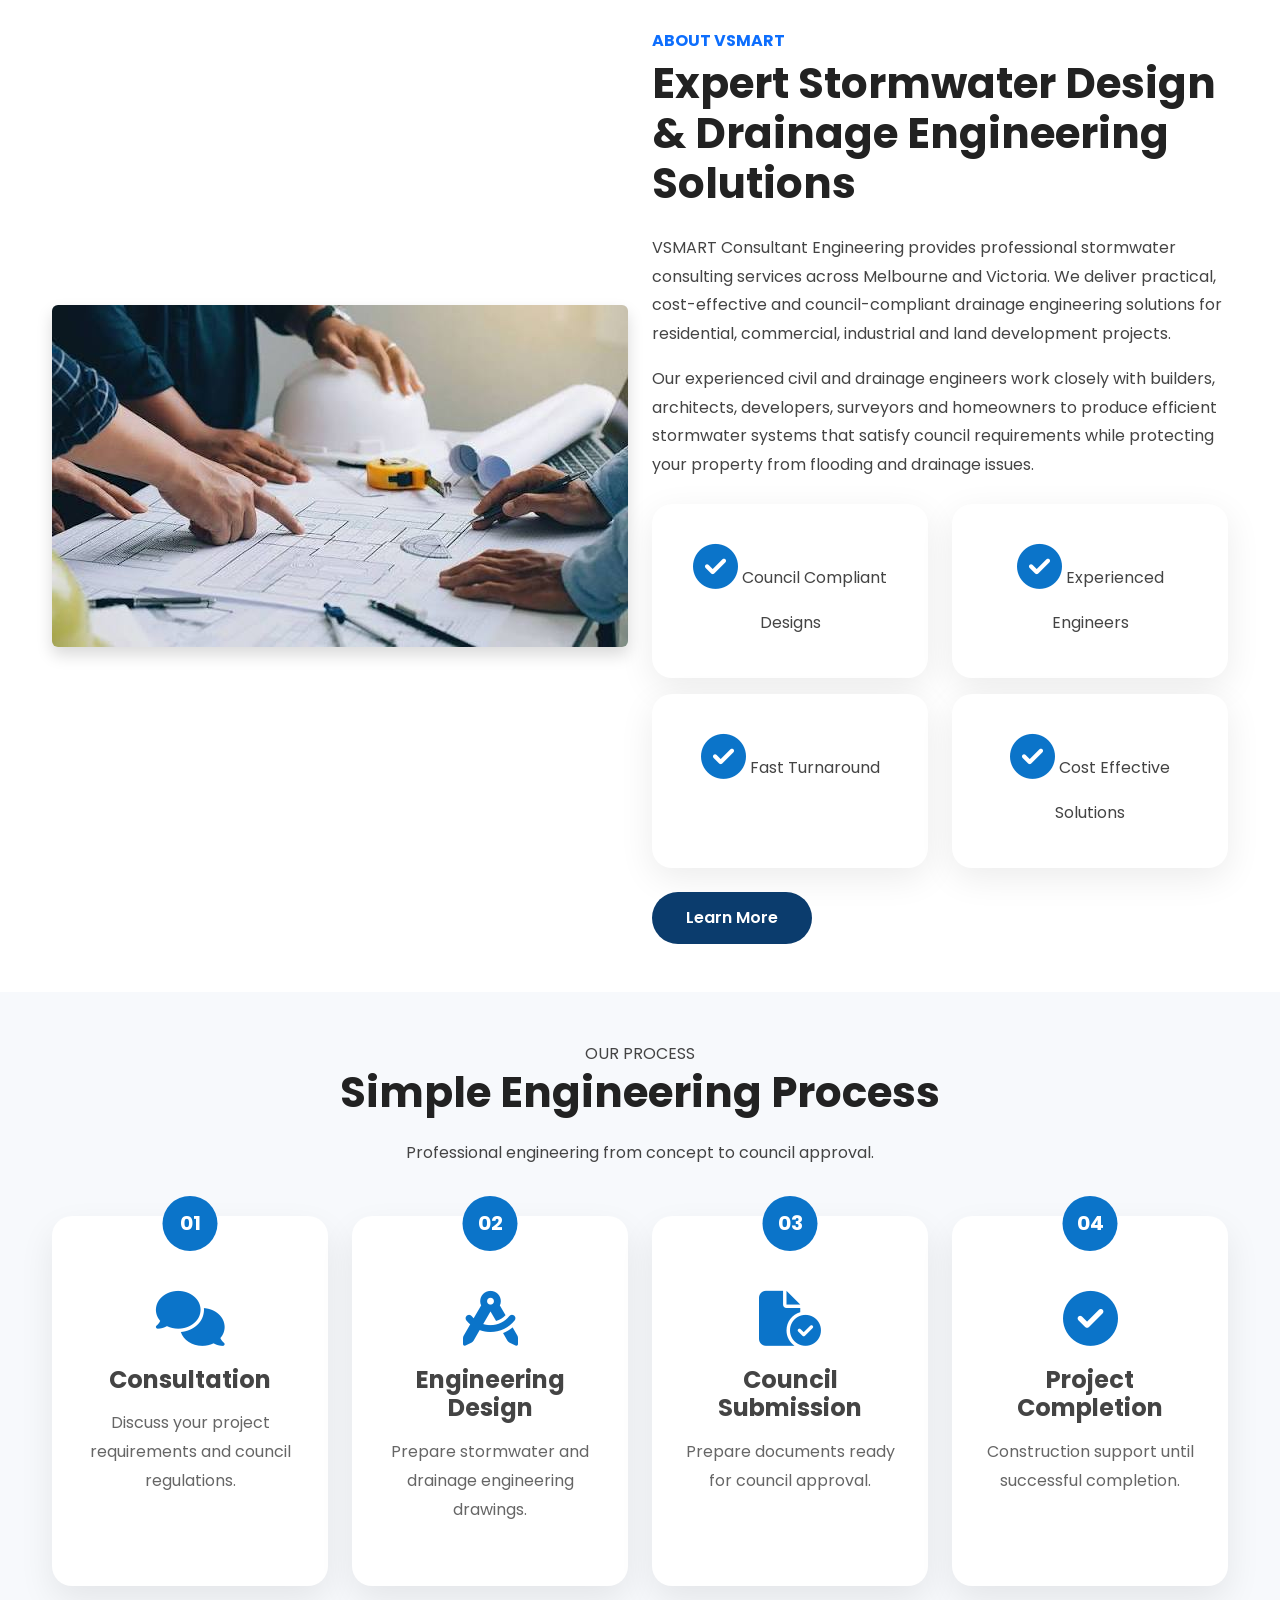
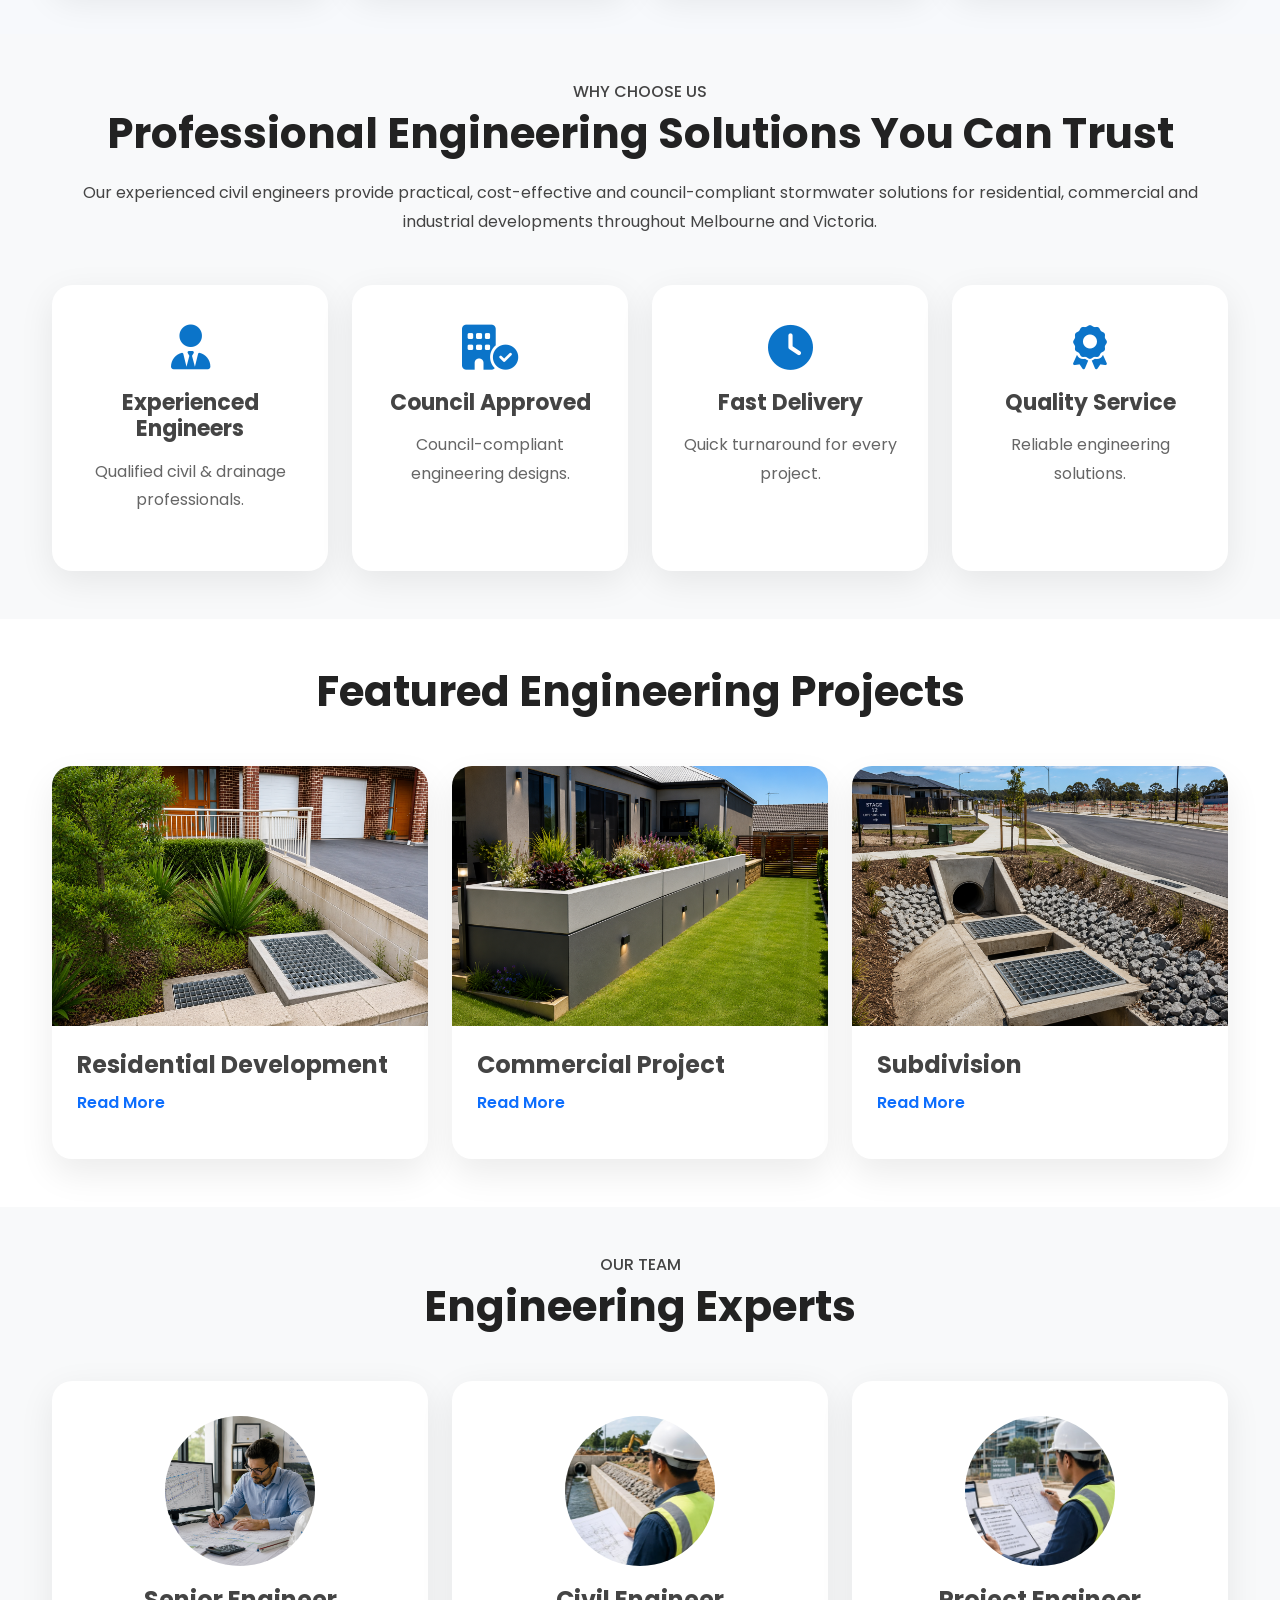
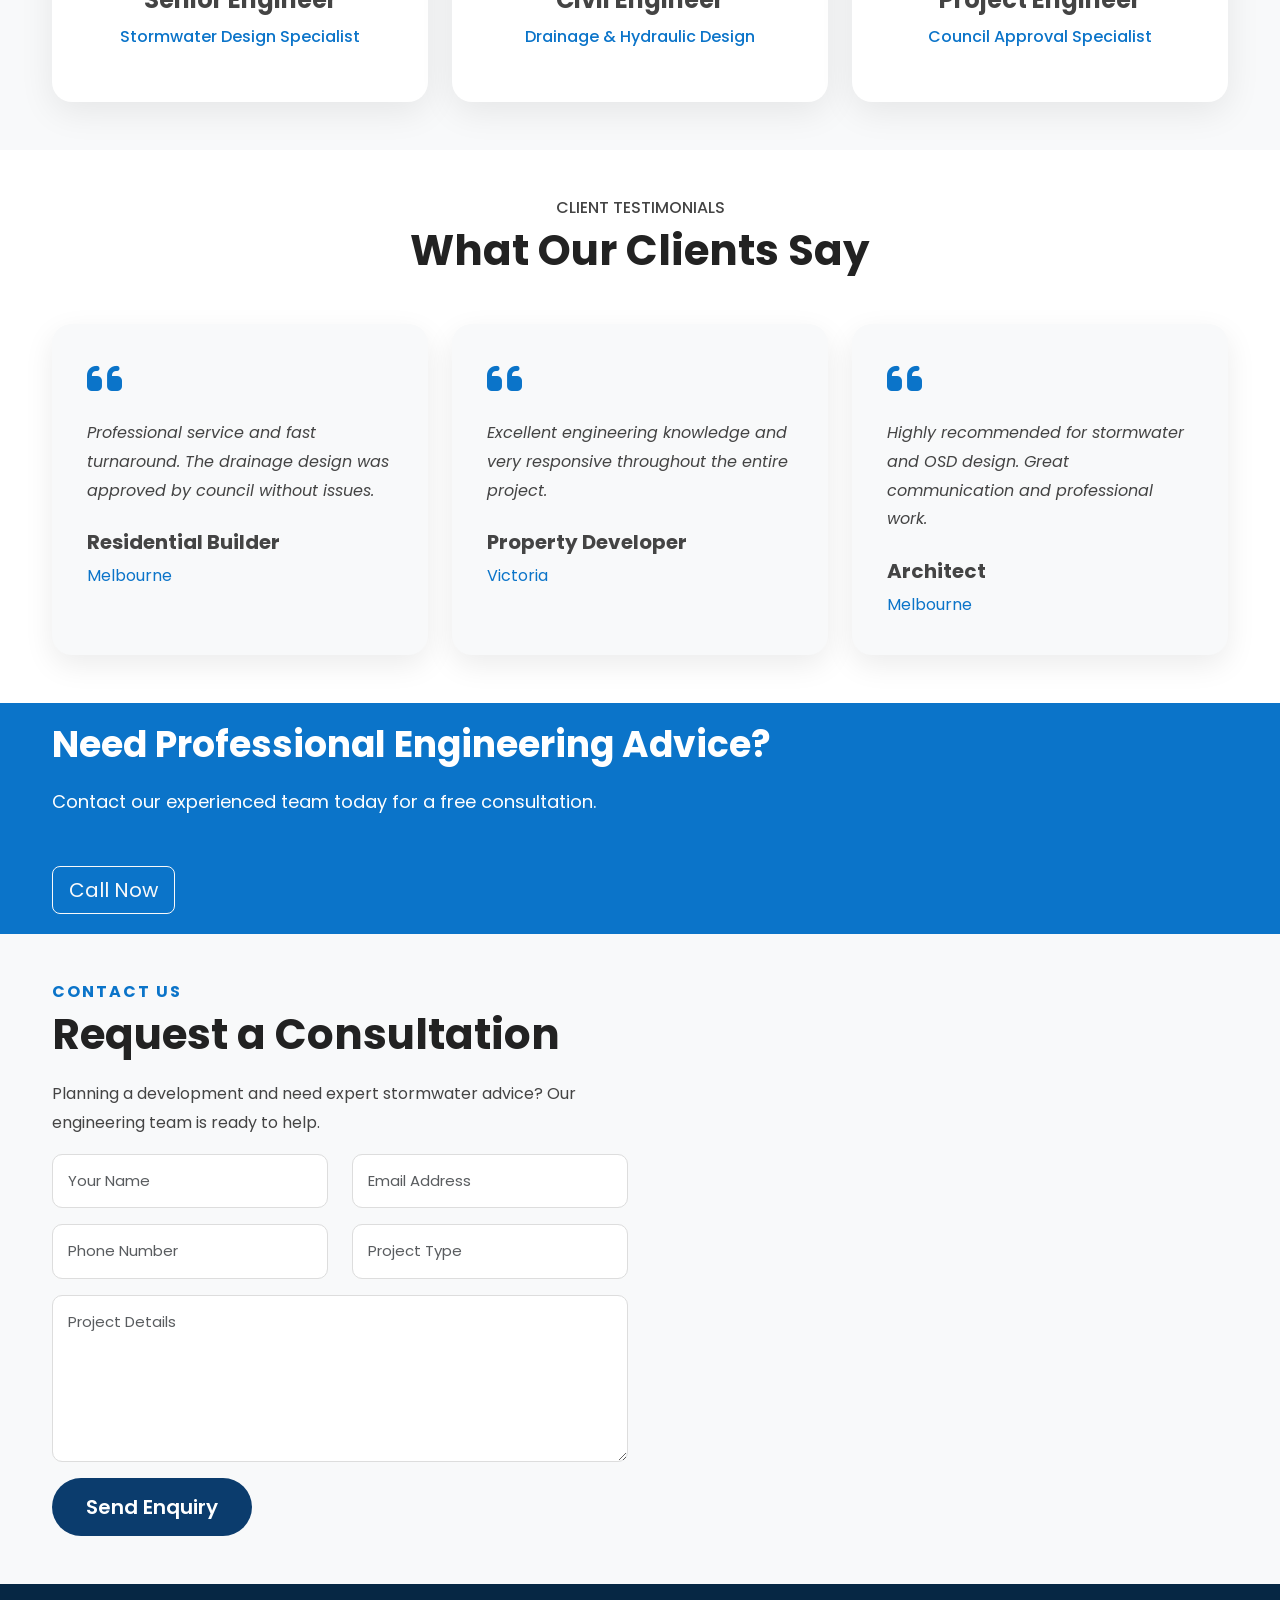
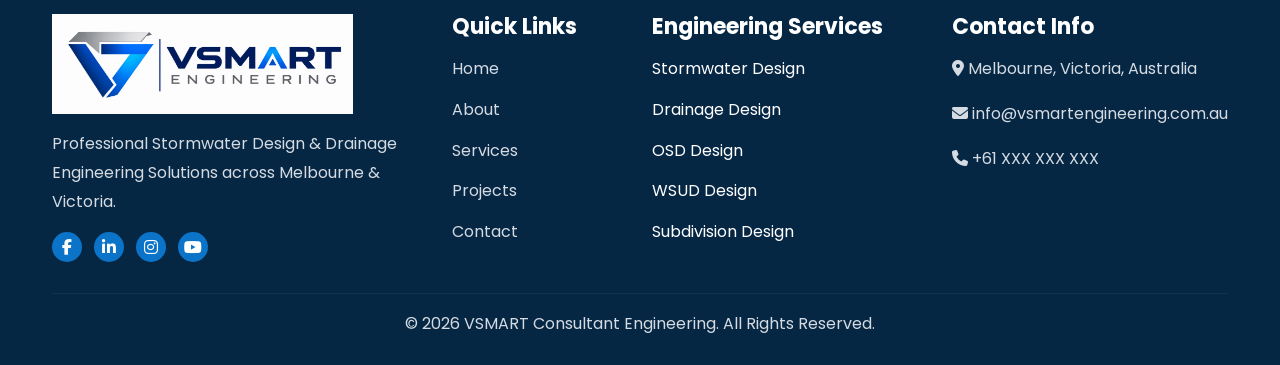
==== commit 603ec0c3: "Add files via upload" ====
--- a/index.html
+++ b/index.html
@@ -200,20 +200,20 @@
 
 <div class="container">
 
-<div class="row align-items-center">
+
 
 <div class="col-lg-7">
 
 
 
-<h5>
+<h4>
 CIVIL & STORMWATER ENGINEERING
-</h5>
+</h4>
 
 
 <h1>
-Expert Stormwater Design &
-Drainage Engineering Solutions
+Expert Stormwater Design & Drainage Engineering Solutions
+
 </h1>
 
 
@@ -234,7 +234,7 @@
 
 
 <a href="services.html"
-class="btn btn-warning">
+class="btn btn-primary ms-lg-4">
 
 Our Services
 
--- a/css/style.css
+++ b/css/style.css
@@ -121,7 +121,7 @@
 .hero{
 position:relative;
 background:url("../images/logo.jpeg") center center/cover;
- background:#0B2D66;
+
 height:550px;
 display:flex;
 align-items:center;
@@ -140,22 +140,22 @@
 .hero .container{
 position:relative;
 z-index:2;
- text-align:center;
+ text-align:left;
 }
 
 .hero h5{
 color:#FFD43B;
 letter-spacing:3px;
-font-weight:700;
+font-weight:500;
 margin-bottom:20px;
 }
 
 .hero h1{
-font-size:50px;
+font-size:40px;
 font-weight:540;
 line-height:1.15;
 margin-bottom:25px;
-text-align:center;
+
 }
 
 .hero p{
@@ -604,7 +604,7 @@
 
 .btn-warning{
 
-    background:#FFD43B;
+    background:#003366;
     border:none;
     padding:15px 35px;
     border-radius:50px;
@@ -773,7 +773,7 @@
 
 .hero h1{
 
-    font-size:45px;
+    font-size:40px;
 
 }
 
